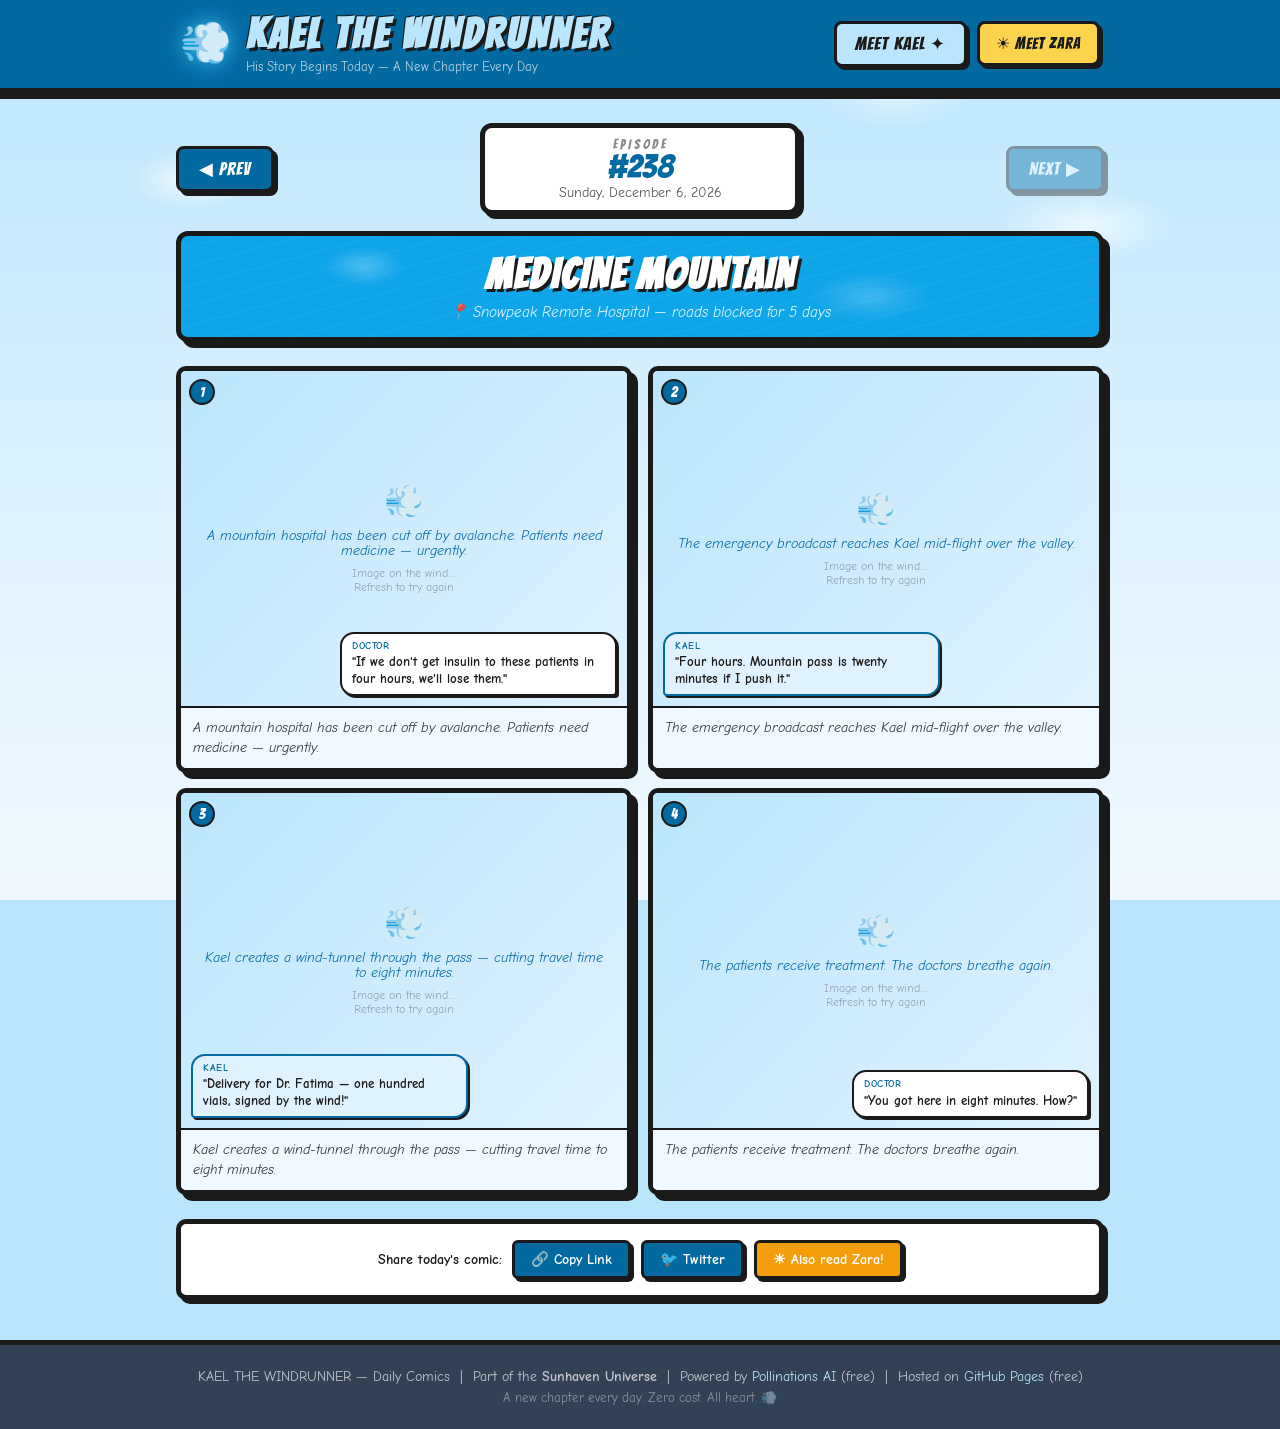
==== kael.html @ f1ad3367 "Add KAEL THE WINDRUNNER — second hero with full origin story New character: Kael, a 10-year-old boy " ====
<!DOCTYPE html>
<html lang="en">
<head>
  <meta charset="UTF-8" />
  <meta name="viewport" content="width=device-width, initial-scale=1.0" />
  <title>KAEL THE WINDRUNNER — Daily Comics</title>
  <link href="https://fonts.googleapis.com/css2?family=Bangers&family=Comic+Neue:ital,wght@0,400;0,700;1,400&display=swap" rel="stylesheet" />
  <link rel="stylesheet" href="kael-style.css" />
</head>
<body>

  <!-- HEADER -->
  <header>
    <div class="header-inner">
      <div class="logo-wrap">
        <div class="wind-icon">💨</div>
        <div>
          <h1 class="site-title">KAEL THE WINDRUNNER</h1>
          <p class="site-sub">His Story Begins Today — A New Chapter Every Day</p>
        </div>
      </div>
      <div class="header-btns">
        <button class="char-btn" onclick="toggleCharCard()">Meet Kael ✦</button>
        <a href="index.html" class="universe-btn">☀ Meet Zara</a>
      </div>
    </div>
  </header>

  <!-- CHARACTER CARD -->
  <div class="char-card" id="charCard">
    <div class="char-card-inner">
      <img class="char-portrait" src="https://image.pollinations.ai/prompt/anime%20illustration%2C%20young%20boy%20superhero%2C%20wild%20windswept%20dark%20curly%20hair%2C%20bright%20sky%20blue%20hoodie%20with%20silver%20wind%20swirl%20emblem%20on%20chest%2C%20silver%20glowing%20eyes%2C%20wind%20and%20clouds%20swirling%20around%20him%2C%20playful%20grin%2C%20energetic%20jumping%20pose%2C%20vibrant%20comic%20book%20style%2C%20no%20text?width=300&height=400&seed=888&nologo=true&model=flux" alt="Kael the Windrunner" loading="lazy" />
      <div class="char-info">
        <h2 class="char-name">💨 KAEL THE WINDRUNNER 💨</h2>
        <p class="char-tagline">"Where the wind goes, so does hope!"</p>
        <div class="origin-badge">⭐ READ THE ORIGIN STORY — Starting from Episode 1 ⭐</div>
        <ul class="char-traits">
          <li>🌀 <strong>Wind Mastery</strong> — Controls air currents, gusts, and breezes</li>
          <li>⚡ <strong>Storm Riding</strong> — Flies by surfing on wind streams at incredible speed</li>
          <li>🛡 <strong>Air Shield</strong> — Creates walls and domes of compressed air</li>
          <li>🌧 <strong>Rain Caller</strong> — Guides clouds to bring water to dry lands</li>
          <li>😄 <strong>Playful Heart</strong> — Jokes even in danger, but never leaves anyone behind</li>
        </ul>
        <p class="char-origin">Born during the most powerful storm in a century, baby Kael let out a cry — and the hurricane stopped. Nobody knew why. Ten years later, Kael himself is about to find out.</p>
      </div>
    </div>
  </div>

  <!-- ORIGIN STORY BANNER -->
  <div class="origin-banner" id="originBanner">
    <div class="origin-banner-inner">
      <span class="origin-icon">📖</span>
      <div>
        <strong>ORIGIN STORY IN PROGRESS</strong>
        <span id="originProgress">Follow Kael from the very beginning — his story is just getting started!</span>
      </div>
    </div>
  </div>

  <!-- MAIN COMIC AREA -->
  <main>
    <div class="date-nav">
      <button class="nav-btn" id="prevBtn" onclick="changeDay(-1)">◀ PREV</button>
      <div class="date-display">
        <div class="episode-label">EPISODE</div>
        <div class="episode-num" id="episodeNum">—</div>
        <div class="date-label" id="dateLabel">Loading…</div>
      </div>
      <button class="nav-btn" id="nextBtn" onclick="changeDay(1)">NEXT ▶</button>
    </div>

    <!-- ORIGIN TAG (shows only during origin episodes) -->
    <div class="origin-tag" id="originTag" style="display:none">
      📖 ORIGIN STORY
    </div>

    <div class="comic-title-wrap">
      <h2 class="comic-title" id="comicTitle">Loading today's chapter…</h2>
      <p class="comic-setting" id="comicSetting"></p>
    </div>

    <div class="panels-grid" id="panelsGrid">
      <!-- panels injected by JS -->
    </div>

    <div class="sharing-bar">
      <span>Share today's comic:</span>
      <button onclick="copyLink()" class="share-btn">🔗 Copy Link</button>
      <button onclick="shareTwitter()" class="share-btn">🐦 Twitter</button>
      <a href="index.html" class="share-btn universe-link">☀ Also read Zara!</a>
    </div>
  </main>

  <!-- FOOTER -->
  <footer>
    <p>KAEL THE WINDRUNNER — Daily Comics &nbsp;|&nbsp; Part of the <strong>Sunhaven Universe</strong> &nbsp;|&nbsp; Powered by <a href="https://pollinations.ai" target="_blank">Pollinations AI</a> (free) &nbsp;|&nbsp; Hosted on <a href="https://pages.github.com" target="_blank">GitHub Pages</a> (free)</p>
    <p style="margin-top:6px;opacity:.6;font-size:.8rem">A new chapter every day. Zero cost. All heart. 💨</p>
  </footer>

  <div class="toast" id="toast"></div>

  <script src="kael-script.js"></script>
</body>
</html>
---- kael-style.css ----
/* ===== RESET & BASE ===== */
*, *::before, *::after { box-sizing: border-box; margin: 0; padding: 0; }

:root {
  --sky: #0EA5E9;
  --sky-dark: #0369A1;
  --sky-light: #BAE6FD;
  --silver: #94A3B8;
  --storm: #334155;
  --white: #F0F9FF;
  --ink: #1a1a1a;
  --panel-bg: #F0F9FF;
  --border: 3px solid var(--ink);
  --border-fat: 5px solid var(--ink);
  --accent: #38BDF8;
}

html { scroll-behavior: smooth; }

body {
  font-family: 'Comic Neue', 'Comic Sans MS', cursive;
  background: var(--sky-light);
  background-image:
    radial-gradient(ellipse 60px 30px at 15% 20%, rgba(255,255,255,.7) 0%, transparent 100%),
    radial-gradient(ellipse 80px 40px at 70% 10%, rgba(255,255,255,.5) 0%, transparent 100%),
    radial-gradient(ellipse 50px 25px at 40% 35%, rgba(255,255,255,.4) 0%, transparent 100%),
    radial-gradient(ellipse 90px 35px at 85% 25%, rgba(255,255,255,.6) 0%, transparent 100%),
    linear-gradient(180deg, #BAE6FD 0%, #E0F2FE 60%, #F0F9FF 100%);
  background-attachment: fixed;
  color: var(--ink);
  min-height: 100vh;
}

/* ===== HEADER ===== */
header {
  background: var(--sky-dark);
  border-bottom: var(--border-fat);
  box-shadow: 0 6px 0 var(--ink);
  position: sticky;
  top: 0;
  z-index: 100;
}

.header-inner {
  max-width: 960px;
  margin: auto;
  padding: 14px 20px;
  display: flex;
  align-items: center;
  justify-content: space-between;
  gap: 16px;
  flex-wrap: wrap;
}

.logo-wrap { display: flex; align-items: center; gap: 14px; }

.wind-icon {
  font-size: 2.6rem;
  animation: windBlow 2s ease-in-out infinite;
  line-height: 1;
  filter: drop-shadow(0 0 10px #38BDF8);
}

@keyframes windBlow {
  0%   { transform: translateX(0) rotate(0deg); }
  30%  { transform: translateX(6px) rotate(-5deg); }
  60%  { transform: translateX(-4px) rotate(3deg); }
  100% { transform: translateX(0) rotate(0deg); }
}

.site-title {
  font-family: 'Bangers', 'Impact', sans-serif;
  font-size: clamp(1.4rem, 4.5vw, 2.6rem);
  color: var(--sky-light);
  letter-spacing: 3px;
  text-shadow: 3px 3px 0 var(--ink), -1px -1px 0 var(--ink);
  line-height: 1;
}

.site-sub {
  color: rgba(255,255,255,.7);
  font-size: .8rem;
  margin-top: 3px;
}

.header-btns {
  display: flex;
  gap: 10px;
  flex-wrap: wrap;
  align-items: center;
}

.char-btn {
  background: var(--sky-light);
  border: var(--border);
  border-radius: 8px;
  padding: 10px 18px;
  font-family: 'Bangers', sans-serif;
  font-size: 1.1rem;
  letter-spacing: 1px;
  cursor: pointer;
  box-shadow: 3px 3px 0 var(--ink);
  transition: transform .1s, box-shadow .1s;
  white-space: nowrap;
  color: var(--ink);
  text-decoration: none;
}
.char-btn:hover { transform: translate(-2px,-2px); box-shadow: 5px 5px 0 var(--ink); }
.char-btn:active { transform: translate(1px,1px); box-shadow: 1px 1px 0 var(--ink); }

.universe-btn {
  background: #FCD34D;
  border: var(--border);
  border-radius: 8px;
  padding: 10px 16px;
  font-family: 'Bangers', sans-serif;
  font-size: 1rem;
  letter-spacing: 1px;
  cursor: pointer;
  box-shadow: 3px 3px 0 var(--ink);
  transition: transform .1s, box-shadow .1s;
  white-space: nowrap;
  color: var(--ink);
  text-decoration: none;
  display: inline-block;
}
.universe-btn:hover { transform: translate(-2px,-2px); box-shadow: 5px 5px 0 var(--ink); }

/* ===== CHARACTER CARD ===== */
.char-card {
  display: none;
  background: white;
  border-bottom: var(--border-fat);
  box-shadow: inset 0 -4px 0 rgba(0,0,0,.1);
}

.char-card.open { display: block; }

.char-card-inner {
  max-width: 900px;
  margin: auto;
  padding: 28px 20px;
  display: flex;
  gap: 28px;
  align-items: flex-start;
  flex-wrap: wrap;
}

.char-portrait {
  width: 180px;
  height: 240px;
  object-fit: cover;
  border: var(--border-fat);
  border-radius: 12px;
  box-shadow: 6px 6px 0 var(--ink);
  flex-shrink: 0;
  background: #e0f2fe;
}

.char-name {
  font-family: 'Bangers', sans-serif;
  font-size: 2rem;
  letter-spacing: 2px;
  color: var(--sky-dark);
  text-shadow: 2px 2px 0 var(--ink);
}

.char-tagline {
  font-style: italic;
  color: var(--sky);
  font-weight: 700;
  font-size: 1.05rem;
  margin: 6px 0 10px;
  border-left: 4px solid var(--sky);
  padding-left: 10px;
}

.origin-badge {
  display: inline-block;
  background: #FEF3C7;
  border: 2px solid #F59E0B;
  border-radius: 6px;
  padding: 6px 14px;
  font-size: .8rem;
  font-weight: 700;
  color: #92400E;
  margin-bottom: 14px;
  letter-spacing: .5px;
}

.char-traits {
  list-style: none;
  display: flex;
  flex-direction: column;
  gap: 6px;
  margin-bottom: 14px;
}

.char-traits li { font-size: .95rem; }

.char-origin {
  font-size: .9rem;
  color: #444;
  line-height: 1.6;
  max-width: 540px;
  border-left: 3px solid var(--sky-light);
  padding-left: 12px;
  font-style: italic;
}

/* ===== ORIGIN BANNER ===== */
.origin-banner {
  background: linear-gradient(90deg, #FEF3C7, #FDE68A, #FEF3C7);
  border-bottom: 3px solid #F59E0B;
  padding: 10px 20px;
}

.origin-banner-inner {
  max-width: 960px;
  margin: auto;
  display: flex;
  align-items: center;
  gap: 12px;
  font-size: .9rem;
  font-weight: 700;
  color: #78350F;
}

.origin-icon { font-size: 1.4rem; }

/* ===== MAIN ===== */
main {
  max-width: 960px;
  margin: 30px auto;
  padding: 0 16px;
}

/* ===== DATE NAV ===== */
.date-nav {
  display: flex;
  align-items: center;
  justify-content: space-between;
  gap: 12px;
  margin-bottom: 16px;
}

.nav-btn {
  background: var(--sky-dark);
  color: white;
  border: var(--border);
  border-radius: 8px;
  padding: 10px 20px;
  font-family: 'Bangers', sans-serif;
  font-size: 1.1rem;
  letter-spacing: 1px;
  cursor: pointer;
  box-shadow: 4px 4px 0 var(--ink);
  transition: transform .1s, box-shadow .1s;
  flex-shrink: 0;
}
.nav-btn:hover { transform: translate(-2px,-2px); box-shadow: 6px 6px 0 var(--ink); }
.nav-btn:active { transform: translate(2px,2px); box-shadow: 1px 1px 0 var(--ink); }
.nav-btn:disabled { opacity: .4; cursor: default; transform: none; box-shadow: 4px 4px 0 var(--ink); }

.date-display {
  text-align: center;
  background: white;
  border: var(--border-fat);
  border-radius: 12px;
  padding: 10px 24px;
  box-shadow: 4px 4px 0 var(--ink);
  flex: 1;
  max-width: 320px;
  margin: 0 auto;
}

.episode-label {
  font-family: 'Bangers', sans-serif;
  font-size: .8rem;
  letter-spacing: 3px;
  color: #888;
}

.episode-num {
  font-family: 'Bangers', sans-serif;
  font-size: 2rem;
  color: var(--sky-dark);
  line-height: 1;
}

.date-label {
  font-size: .85rem;
  color: #555;
  margin-top: 2px;
}

/* ===== ORIGIN TAG ===== */
.origin-tag {
  text-align: center;
  background: #F59E0B;
  color: white;
  font-family: 'Bangers', sans-serif;
  font-size: 1.1rem;
  letter-spacing: 2px;
  padding: 8px 20px;
  border: var(--border);
  border-radius: 8px;
  box-shadow: 3px 3px 0 var(--ink);
  margin-bottom: 14px;
  animation: pulseTag 2s ease-in-out infinite;
}

@keyframes pulseTag {
  0%,100% { transform: scale(1); }
  50%      { transform: scale(1.02); }
}

/* ===== COMIC TITLE ===== */
.comic-title-wrap {
  text-align: center;
  margin-bottom: 24px;
  background: var(--sky);
  border: var(--border-fat);
  border-radius: 12px;
  padding: 16px 24px;
  box-shadow: 6px 6px 0 var(--ink);
  position: relative;
  overflow: hidden;
}

.comic-title-wrap::before {
  content: '';
  position: absolute;
  inset: 0;
  background-image:
    radial-gradient(ellipse 40px 20px at 20% 30%, rgba(255,255,255,.25) 0%, transparent 100%),
    radial-gradient(ellipse 60px 25px at 75% 60%, rgba(255,255,255,.2) 0%, transparent 100%);
  pointer-events: none;
}

/* Wind lines animation */
.comic-title-wrap::after {
  content: '';
  position: absolute;
  inset: 0;
  background: repeating-linear-gradient(
    -15deg,
    transparent,
    transparent 18px,
    rgba(255,255,255,.06) 18px,
    rgba(255,255,255,.06) 19px
  );
  pointer-events: none;
}

.comic-title {
  font-family: 'Bangers', sans-serif;
  font-size: clamp(1.6rem, 5vw, 2.6rem);
  color: white;
  letter-spacing: 2px;
  text-shadow: 3px 3px 0 var(--ink);
  position: relative;
  z-index: 1;
}

.comic-setting {
  font-size: .95rem;
  color: rgba(255,255,255,.9);
  margin-top: 6px;
  font-style: italic;
  position: relative;
  z-index: 1;
}

/* ===== PANELS GRID ===== */
.panels-grid {
  display: grid;
  grid-template-columns: 1fr 1fr;
  gap: 16px;
  margin-bottom: 24px;
}

@media (max-width: 580px) {
  .panels-grid { grid-template-columns: 1fr; }
}

/* ===== PANEL ===== */
.panel {
  background: var(--panel-bg);
  border: var(--border-fat);
  border-radius: 10px;
  box-shadow: 6px 6px 0 var(--ink);
  overflow: hidden;
  display: flex;
  flex-direction: column;
  animation: swoopIn .45s cubic-bezier(.175,.885,.32,1.275) both;
  position: relative;
}

.panel:nth-child(1) { animation-delay: .05s; }
.panel:nth-child(2) { animation-delay: .12s; }
.panel:nth-child(3) { animation-delay: .19s; }
.panel:nth-child(4) { animation-delay: .26s; }

@keyframes swoopIn {
  from { opacity: 0; transform: translateX(-20px) scale(.9); }
  to   { opacity: 1; transform: translateX(0) scale(1); }
}

.panel-num {
  position: absolute;
  top: 8px;
  left: 8px;
  background: var(--sky-dark);
  color: white;
  font-family: 'Bangers', sans-serif;
  font-size: .9rem;
  width: 26px;
  height: 26px;
  border-radius: 50%;
  display: flex;
  align-items: center;
  justify-content: center;
  z-index: 2;
  letter-spacing: 0;
  border: 2px solid var(--ink);
}

.panel-img-wrap {
  position: relative;
  width: 100%;
  aspect-ratio: 4/3;
  background: linear-gradient(135deg, #BAE6FD 0%, #E0F2FE 100%);
  overflow: hidden;
  flex-shrink: 0;
}

.panel-img {
  width: 100%;
  height: 100%;
  object-fit: cover;
  display: block;
  transition: opacity .5s;
}

.panel-img.loading { opacity: 0; }
.panel-img.loaded  { opacity: 1; }

.panel-loader {
  position: absolute;
  inset: 0;
  display: flex;
  flex-direction: column;
  align-items: center;
  justify-content: center;
  gap: 10px;
  background: linear-gradient(135deg, #BAE6FD 0%, #E0F2FE 100%);
  transition: opacity .4s;
  z-index: 1;
}

.panel-loader.hidden { opacity: 0; pointer-events: none; }

.loader-wind {
  font-size: 2.5rem;
  animation: windSpin 1s ease-in-out infinite;
}

@keyframes windSpin {
  0%   { transform: translateX(-8px) rotate(-10deg); opacity: .6; }
  50%  { transform: translateX(8px) rotate(10deg); opacity: 1; }
  100% { transform: translateX(-8px) rotate(-10deg); opacity: .6; }
}

.loader-text {
  font-family: 'Comic Neue', cursive;
  font-size: .8rem;
  color: var(--sky-dark);
  font-weight: 700;
}

/* ===== SPEECH BUBBLE ===== */
.speech-bubble {
  position: absolute;
  bottom: 10px;
  right: 10px;
  max-width: 62%;
  background: white;
  border: 2.5px solid var(--ink);
  border-radius: 14px 14px 4px 14px;
  padding: 6px 10px;
  font-size: clamp(.65rem, 1.5vw, .8rem);
  font-weight: 700;
  line-height: 1.3;
  box-shadow: 2px 2px 0 var(--ink);
  z-index: 3;
}

.speech-bubble.kael {
  border-color: var(--sky-dark);
  background: #e0f2fe;
  border-radius: 14px 14px 14px 4px;
  left: 10px;
  right: auto;
}

.bubble-speaker {
  font-size: .6rem;
  color: var(--sky-dark);
  font-weight: 700;
  text-transform: uppercase;
  letter-spacing: .5px;
  display: block;
  margin-bottom: 2px;
}

/* ===== PANEL CAPTION ===== */
.panel-caption {
  padding: 10px 12px;
  font-size: clamp(.75rem, 1.8vw, .9rem);
  font-style: italic;
  color: #333;
  border-top: 2px solid var(--ink);
  background: var(--panel-bg);
  line-height: 1.4;
  flex: 1;
}

/* ===== SHARING BAR ===== */
.sharing-bar {
  display: flex;
  align-items: center;
  gap: 10px;
  justify-content: center;
  flex-wrap: wrap;
  padding: 16px;
  background: white;
  border: var(--border-fat);
  border-radius: 10px;
  box-shadow: 4px 4px 0 var(--ink);
  font-weight: 700;
  font-size: .9rem;
}

.share-btn {
  background: var(--sky-dark);
  color: white;
  border: var(--border);
  border-radius: 6px;
  padding: 8px 16px;
  font-family: 'Comic Neue', cursive;
  font-weight: 700;
  cursor: pointer;
  box-shadow: 3px 3px 0 var(--ink);
  transition: transform .1s, box-shadow .1s;
  font-size: .9rem;
  text-decoration: none;
  display: inline-block;
}
.share-btn:hover { transform: translate(-1px,-1px); box-shadow: 4px 4px 0 var(--ink); }

.universe-link {
  background: #F59E0B;
  color: white;
}

/* ===== FOOTER ===== */
footer {
  text-align: center;
  padding: 24px 16px;
  background: var(--storm);
  color: rgba(255,255,255,.7);
  font-size: .85rem;
  margin-top: 40px;
  border-top: var(--border-fat);
}

footer a { color: var(--sky-light); text-decoration: none; }
footer a:hover { text-decoration: underline; }

/* ===== TOAST ===== */
.toast {
  position: fixed;
  bottom: 24px;
  left: 50%;
  transform: translateX(-50%) translateY(80px);
  background: var(--storm);
  color: white;
  padding: 12px 24px;
  border-radius: 30px;
  font-weight: 700;
  font-size: .9rem;
  opacity: 0;
  transition: transform .3s, opacity .3s;
  pointer-events: none;
  z-index: 999;
  white-space: nowrap;
}

.toast.show {
  transform: translateX(-50%) translateY(0);
  opacity: 1;
}
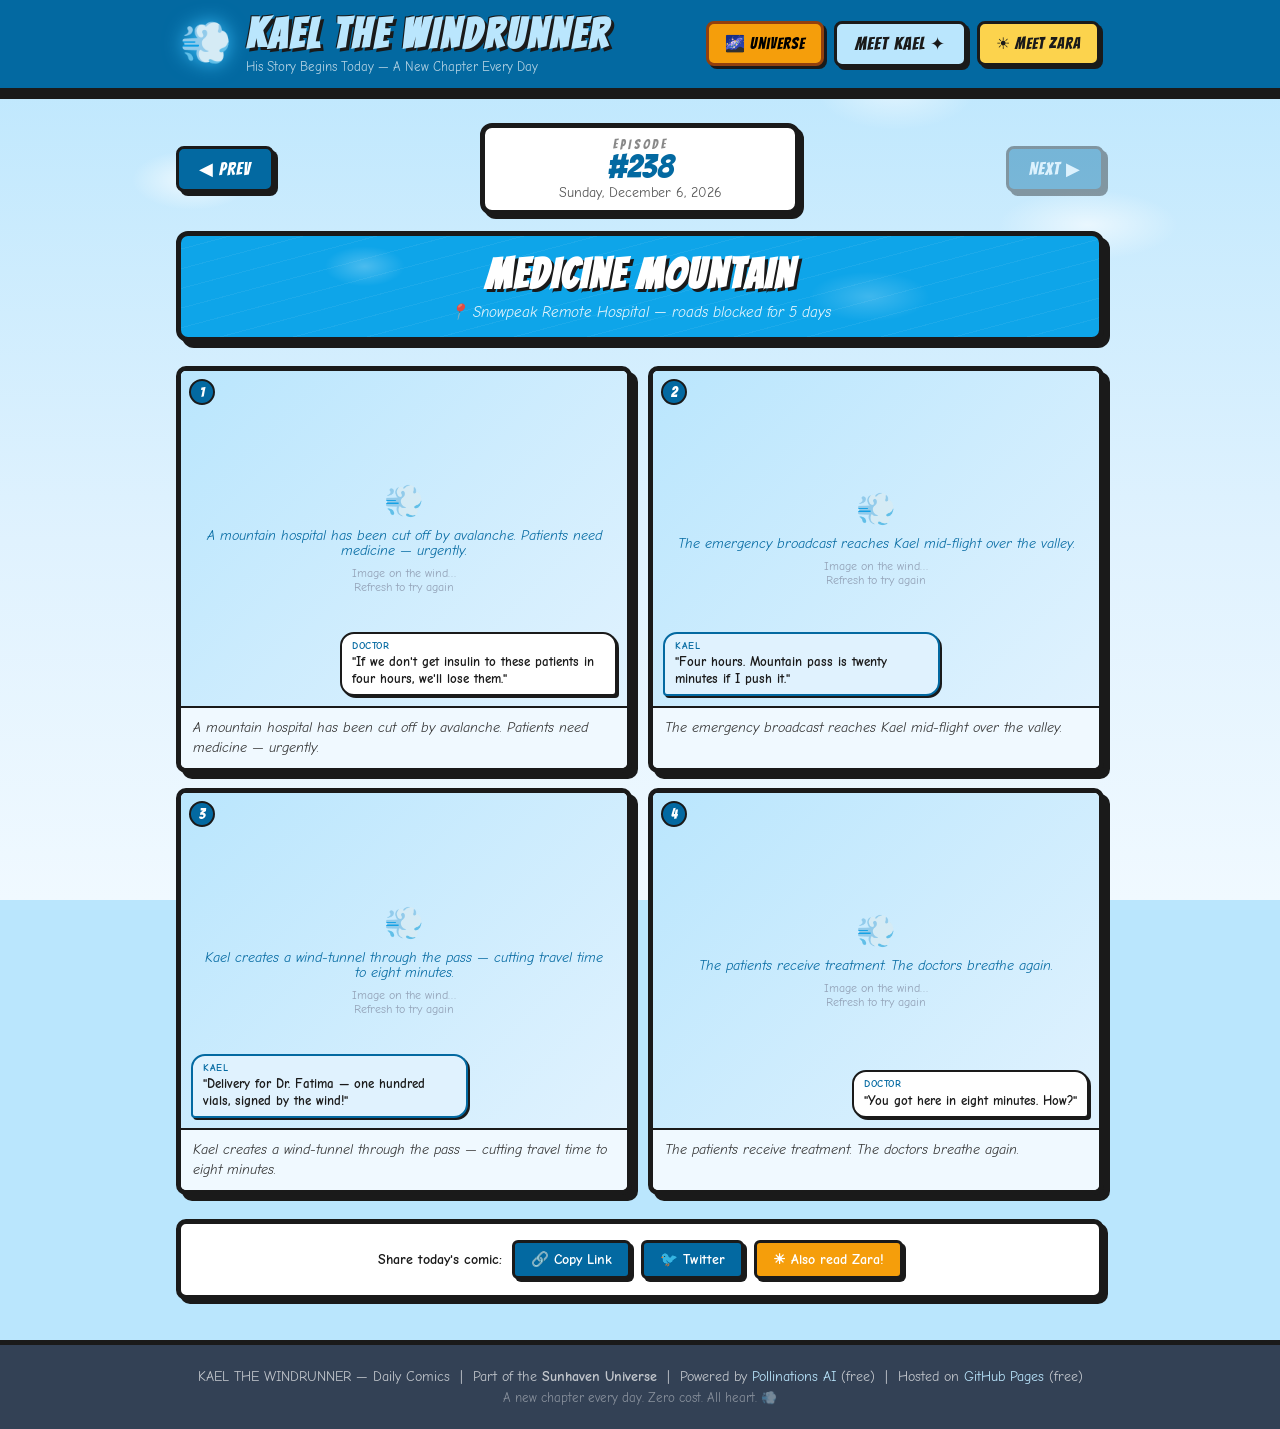
==== commit 4a235b42: "Launch Sunhaven Universe — 4 new heroes + Arabic comics + Marvel-style hub - Transform index.html in" ====
--- a/kael.html
+++ b/kael.html
@@ -4,6 +4,7 @@
   <meta charset="UTF-8" />
   <meta name="viewport" content="width=device-width, initial-scale=1.0" />
   <title>KAEL THE WINDRUNNER — Daily Comics</title>
+  <link rel="icon" type="image/svg+xml" href="favicon.svg" />
   <link href="https://fonts.googleapis.com/css2?family=Bangers&family=Comic+Neue:ital,wght@0,400;0,700;1,400&display=swap" rel="stylesheet" />
   <link rel="stylesheet" href="kael-style.css" />
 </head>
@@ -20,8 +21,9 @@
         </div>
       </div>
       <div class="header-btns">
+        <a href="index.html" class="universe-btn" style="background:#F59E0B;color:#000;border-color:#92400E;">🌌 Universe</a>
         <button class="char-btn" onclick="toggleCharCard()">Meet Kael ✦</button>
-        <a href="index.html" class="universe-btn">☀ Meet Zara</a>
+        <a href="zara.html" class="universe-btn">☀ Meet Zara</a>
       </div>
     </div>
   </header>
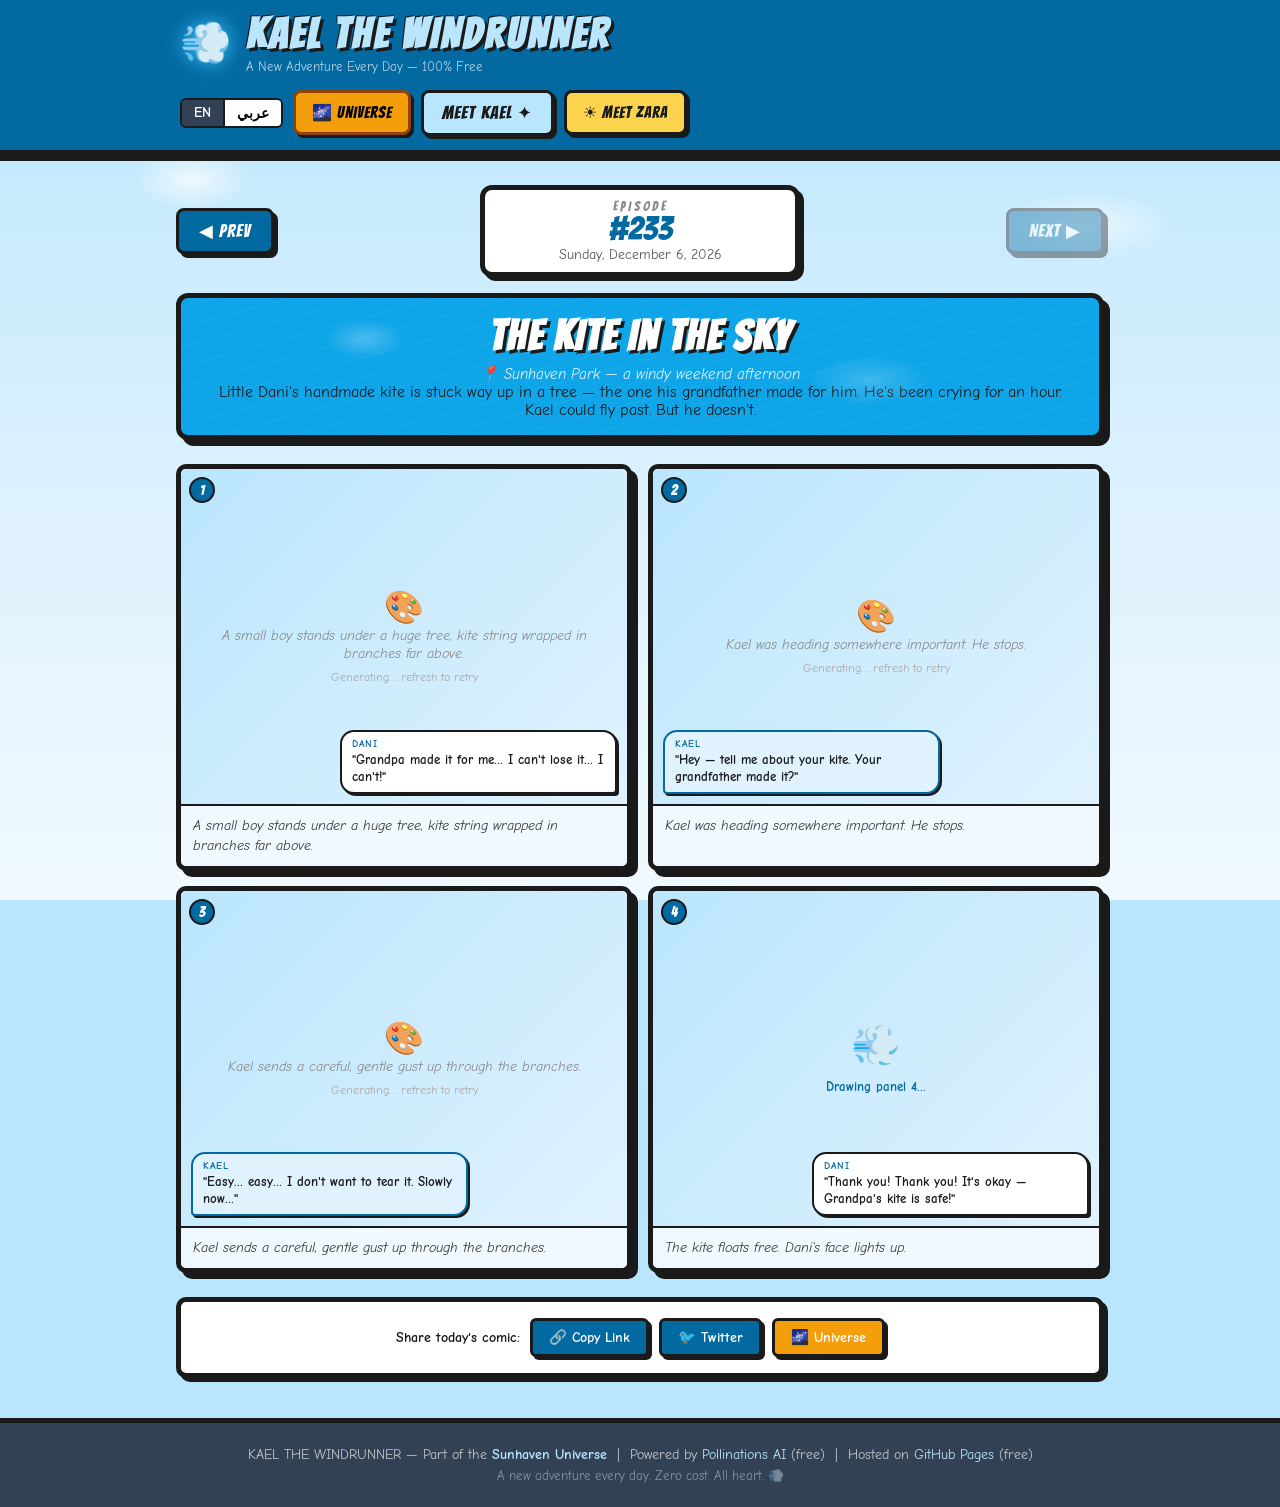
==== commit d7a902e5: "Complete bilingual overhaul with value-based stories - Rewrote all 5 hero scripts (Zara, Kael, Rima," ====
--- a/kael.html
+++ b/kael.html
@@ -17,10 +17,14 @@
         <div class="wind-icon">💨</div>
         <div>
           <h1 class="site-title">KAEL THE WINDRUNNER</h1>
-          <p class="site-sub">His Story Begins Today — A New Chapter Every Day</p>
+          <p class="site-sub">A New Adventure Every Day — 100% Free</p>
         </div>
       </div>
       <div class="header-btns">
+        <div class="lang-toggle">
+          <button class="lang-btn active" data-lang="en" onclick="setLanguage('en')">EN</button>
+          <button class="lang-btn" data-lang="ar" onclick="setLanguage('ar')">عربي</button>
+        </div>
         <a href="index.html" class="universe-btn" style="background:#F59E0B;color:#000;border-color:#92400E;">🌌 Universe</a>
         <button class="char-btn" onclick="toggleCharCard()">Meet Kael ✦</button>
         <a href="zara.html" class="universe-btn">☀ Meet Zara</a>
@@ -31,11 +35,10 @@
   <!-- CHARACTER CARD -->
   <div class="char-card" id="charCard">
     <div class="char-card-inner">
-      <img class="char-portrait" src="https://image.pollinations.ai/prompt/anime%20illustration%2C%20young%20boy%20superhero%2C%20wild%20windswept%20dark%20curly%20hair%2C%20bright%20sky%20blue%20hoodie%20with%20silver%20wind%20swirl%20emblem%20on%20chest%2C%20silver%20glowing%20eyes%2C%20wind%20and%20clouds%20swirling%20around%20him%2C%20playful%20grin%2C%20energetic%20jumping%20pose%2C%20vibrant%20comic%20book%20style%2C%20no%20text?width=300&height=400&seed=888&nologo=true&model=flux" alt="Kael the Windrunner" loading="lazy" />
+      <img class="char-portrait" src="https://image.pollinations.ai/prompt/anime%20illustration%2C%20young%20boy%20superhero%2C%20wild%20windswept%20dark%20curly%20hair%2C%20bright%20sky%20blue%20hoodie%20with%20silver%20wind%20swirl%20emblem%20on%20chest%2C%20silver%20glowing%20eyes%2C%20wind%20and%20clouds%20swirling%20around%20him%2C%20playful%20grin%2C%20energetic%20jumping%20pose%2C%20vibrant%20comic%20book%20style%2C%20no%20text?width=300&height=400&seed=888&nologo=true&enhance=false&model=flux-schnell" alt="Kael the Windrunner" loading="lazy" />
       <div class="char-info">
         <h2 class="char-name">💨 KAEL THE WINDRUNNER 💨</h2>
         <p class="char-tagline">"Where the wind goes, so does hope!"</p>
-        <div class="origin-badge">⭐ READ THE ORIGIN STORY — Starting from Episode 1 ⭐</div>
         <ul class="char-traits">
           <li>🌀 <strong>Wind Mastery</strong> — Controls air currents, gusts, and breezes</li>
           <li>⚡ <strong>Storm Riding</strong> — Flies by surfing on wind streams at incredible speed</li>
@@ -48,37 +51,22 @@
     </div>
   </div>
 
-  <!-- ORIGIN STORY BANNER -->
-  <div class="origin-banner" id="originBanner">
-    <div class="origin-banner-inner">
-      <span class="origin-icon">📖</span>
-      <div>
-        <strong>ORIGIN STORY IN PROGRESS</strong>
-        <span id="originProgress">Follow Kael from the very beginning — his story is just getting started!</span>
-      </div>
-    </div>
-  </div>
-
   <!-- MAIN COMIC AREA -->
   <main>
     <div class="date-nav">
       <button class="nav-btn" id="prevBtn" onclick="changeDay(-1)">◀ PREV</button>
       <div class="date-display">
-        <div class="episode-label">EPISODE</div>
+        <div class="episode-label" id="episodeLabel">EPISODE</div>
         <div class="episode-num" id="episodeNum">—</div>
         <div class="date-label" id="dateLabel">Loading…</div>
       </div>
       <button class="nav-btn" id="nextBtn" onclick="changeDay(1)">NEXT ▶</button>
     </div>
 
-    <!-- ORIGIN TAG (shows only during origin episodes) -->
-    <div class="origin-tag" id="originTag" style="display:none">
-      📖 ORIGIN STORY
-    </div>
-
     <div class="comic-title-wrap">
-      <h2 class="comic-title" id="comicTitle">Loading today's chapter…</h2>
+      <h2 class="comic-title" id="comicTitle">Loading today's adventure…</h2>
       <p class="comic-setting" id="comicSetting"></p>
+      <p class="comic-story" id="comicStory"></p>
     </div>
 
     <div class="panels-grid" id="panelsGrid">
@@ -86,21 +74,20 @@
     </div>
 
     <div class="sharing-bar">
-      <span>Share today's comic:</span>
-      <button onclick="copyLink()" class="share-btn">🔗 Copy Link</button>
-      <button onclick="shareTwitter()" class="share-btn">🐦 Twitter</button>
-      <a href="index.html" class="share-btn universe-link">☀ Also read Zara!</a>
+      <span id="shareLabel">Share today's comic:</span>
+      <button onclick="copyLink()" class="share-btn" id="copyBtn">🔗 Copy Link</button>
+      <button onclick="shareTwitter()" class="share-btn" id="twitterBtn">🐦 Twitter</button>
+      <a href="index.html" class="share-btn universe-link">🌌 Universe</a>
     </div>
   </main>
 
   <!-- FOOTER -->
   <footer>
-    <p>KAEL THE WINDRUNNER — Daily Comics &nbsp;|&nbsp; Part of the <strong>Sunhaven Universe</strong> &nbsp;|&nbsp; Powered by <a href="https://pollinations.ai" target="_blank">Pollinations AI</a> (free) &nbsp;|&nbsp; Hosted on <a href="https://pages.github.com" target="_blank">GitHub Pages</a> (free)</p>
-    <p style="margin-top:6px;opacity:.6;font-size:.8rem">A new chapter every day. Zero cost. All heart. 💨</p>
+    <p>KAEL THE WINDRUNNER — Part of the <a href="index.html"><strong>Sunhaven Universe</strong></a> &nbsp;|&nbsp; Powered by <a href="https://pollinations.ai" target="_blank">Pollinations AI</a> (free) &nbsp;|&nbsp; Hosted on <a href="https://pages.github.com" target="_blank">GitHub Pages</a> (free)</p>
+    <p style="margin-top:6px;opacity:.6;font-size:.8rem">A new adventure every day. Zero cost. All heart. 💨</p>
   </footer>
 
   <div class="toast" id="toast"></div>
-
   <script src="kael-script.js"></script>
 </body>
 </html>
--- a/kael-style.css
+++ b/kael-style.css
@@ -601,3 +601,12 @@
   transform: translateX(-50%) translateY(0);
   opacity: 1;
 }
+
+/* ===== LANGUAGE TOGGLE ===== */
+.lang-toggle { display:flex; border:2px solid var(--ink); border-radius:6px; overflow:hidden; }
+.lang-btn { background:#fff; border:none; padding:5px 12px; font-family:inherit; font-size:.85rem; font-weight:700; cursor:pointer; transition:background .15s; }
+.lang-btn:first-child { border-right:2px solid var(--ink); }
+.lang-btn.active { background:var(--wind,var(--storm,var(--earth,var(--moon,#6A0DAD)))); color:#fff; }
+.lang-btn:hover:not(.active) { background:#f0f0f0; }
+[dir="rtl"] .panel-caption,[dir="rtl"] .speech-bubble,[dir="rtl"] .char-info { text-align:right; }
+
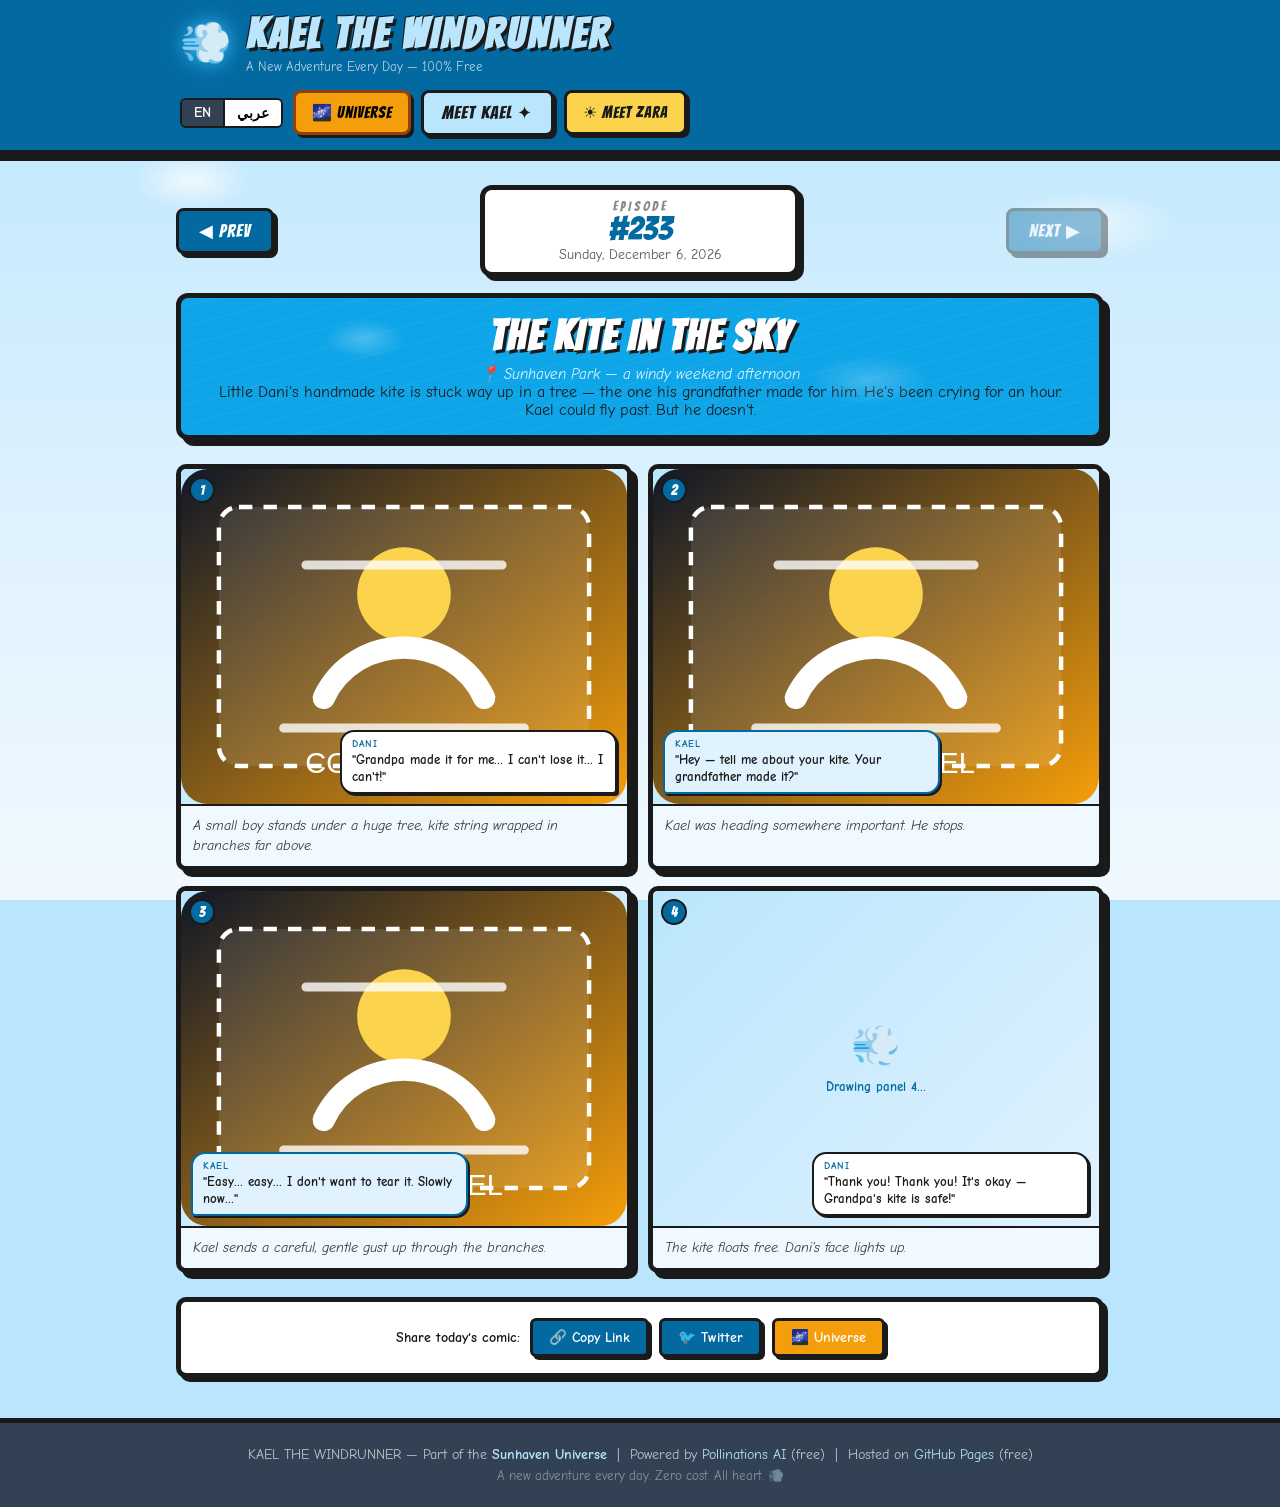
==== commit b825ee52: "Fix comic site SEO and image reliability" ====
--- a/kael.html
+++ b/kael.html
@@ -4,7 +4,18 @@
   <meta charset="UTF-8" />
   <meta name="viewport" content="width=device-width, initial-scale=1.0" />
   <title>KAEL THE WINDRUNNER — Daily Comics</title>
+  <meta name="description" content="Read Kael the Windrunner daily comics, a free bilingual Sunhaven Universe superhero story about honesty, patience, and courage." />
+  <meta name="robots" content="index, follow" />
+  <link rel="canonical" href="https://comics.youooo.com/kael.html" />
+  <meta property="og:title" content="KAEL THE WINDRUNNER — Daily Comics" />
+  <meta property="og:description" content="Free daily superhero comics for kids in English and Arabic." />
+  <meta property="og:type" content="article" />
+  <meta property="og:url" content="https://comics.youooo.com/kael.html" />
+  <meta property="og:image" content="https://comics.youooo.com/assets/kael.svg" />
   <link rel="icon" type="image/svg+xml" href="favicon.svg" />
+  <link rel="preconnect" href="https://image.pollinations.ai" />
+  <link rel="preconnect" href="https://fonts.googleapis.com" />
+  <link rel="preconnect" href="https://fonts.gstatic.com" crossorigin />
   <link href="https://fonts.googleapis.com/css2?family=Bangers&family=Comic+Neue:ital,wght@0,400;0,700;1,400&display=swap" rel="stylesheet" />
   <link rel="stylesheet" href="kael-style.css" />
 </head>
@@ -35,7 +46,7 @@
   <!-- CHARACTER CARD -->
   <div class="char-card" id="charCard">
     <div class="char-card-inner">
-      <img class="char-portrait" src="https://image.pollinations.ai/prompt/anime%20illustration%2C%20young%20boy%20superhero%2C%20wild%20windswept%20dark%20curly%20hair%2C%20bright%20sky%20blue%20hoodie%20with%20silver%20wind%20swirl%20emblem%20on%20chest%2C%20silver%20glowing%20eyes%2C%20wind%20and%20clouds%20swirling%20around%20him%2C%20playful%20grin%2C%20energetic%20jumping%20pose%2C%20vibrant%20comic%20book%20style%2C%20no%20text?width=300&height=400&seed=888&nologo=true&enhance=false&model=flux-schnell" alt="Kael the Windrunner" loading="lazy" />
+      <img class="char-portrait" src="assets/kael.svg" alt="Kael the Windrunner" loading="lazy" />
       <div class="char-info">
         <h2 class="char-name">💨 KAEL THE WINDRUNNER 💨</h2>
         <p class="char-tagline">"Where the wind goes, so does hope!"</p>
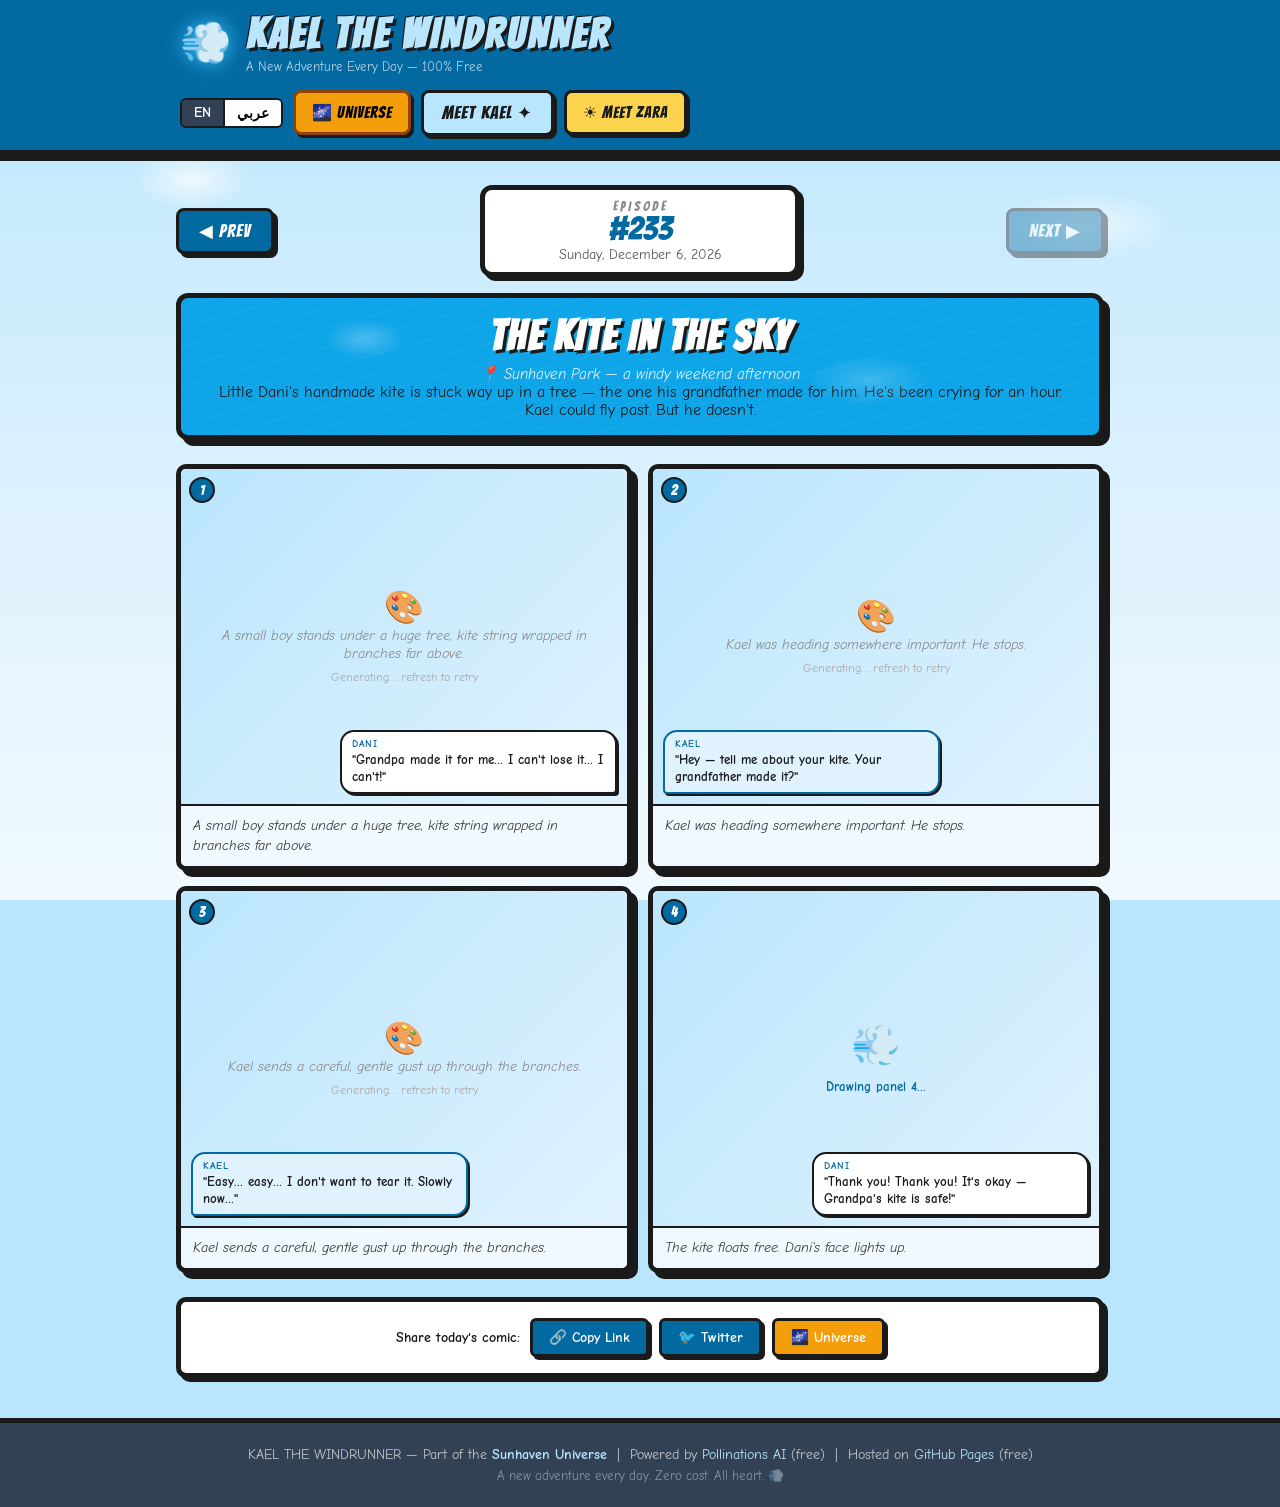
==== commit ddba9ba7: "Revert "Fix comic site SEO and image reliability" This reverts commit b825ee52cf215b1194c223ea551703" ====
--- a/kael.html
+++ b/kael.html
@@ -4,18 +4,7 @@
   <meta charset="UTF-8" />
   <meta name="viewport" content="width=device-width, initial-scale=1.0" />
   <title>KAEL THE WINDRUNNER — Daily Comics</title>
-  <meta name="description" content="Read Kael the Windrunner daily comics, a free bilingual Sunhaven Universe superhero story about honesty, patience, and courage." />
-  <meta name="robots" content="index, follow" />
-  <link rel="canonical" href="https://comics.youooo.com/kael.html" />
-  <meta property="og:title" content="KAEL THE WINDRUNNER — Daily Comics" />
-  <meta property="og:description" content="Free daily superhero comics for kids in English and Arabic." />
-  <meta property="og:type" content="article" />
-  <meta property="og:url" content="https://comics.youooo.com/kael.html" />
-  <meta property="og:image" content="https://comics.youooo.com/assets/kael.svg" />
   <link rel="icon" type="image/svg+xml" href="favicon.svg" />
-  <link rel="preconnect" href="https://image.pollinations.ai" />
-  <link rel="preconnect" href="https://fonts.googleapis.com" />
-  <link rel="preconnect" href="https://fonts.gstatic.com" crossorigin />
   <link href="https://fonts.googleapis.com/css2?family=Bangers&family=Comic+Neue:ital,wght@0,400;0,700;1,400&display=swap" rel="stylesheet" />
   <link rel="stylesheet" href="kael-style.css" />
 </head>
@@ -46,7 +35,7 @@
   <!-- CHARACTER CARD -->
   <div class="char-card" id="charCard">
     <div class="char-card-inner">
-      <img class="char-portrait" src="assets/kael.svg" alt="Kael the Windrunner" loading="lazy" />
+      <img class="char-portrait" src="https://image.pollinations.ai/prompt/anime%20illustration%2C%20young%20boy%20superhero%2C%20wild%20windswept%20dark%20curly%20hair%2C%20bright%20sky%20blue%20hoodie%20with%20silver%20wind%20swirl%20emblem%20on%20chest%2C%20silver%20glowing%20eyes%2C%20wind%20and%20clouds%20swirling%20around%20him%2C%20playful%20grin%2C%20energetic%20jumping%20pose%2C%20vibrant%20comic%20book%20style%2C%20no%20text?width=300&height=400&seed=888&nologo=true&enhance=false&model=flux-schnell" alt="Kael the Windrunner" loading="lazy" />
       <div class="char-info">
         <h2 class="char-name">💨 KAEL THE WINDRUNNER 💨</h2>
         <p class="char-tagline">"Where the wind goes, so does hope!"</p>
